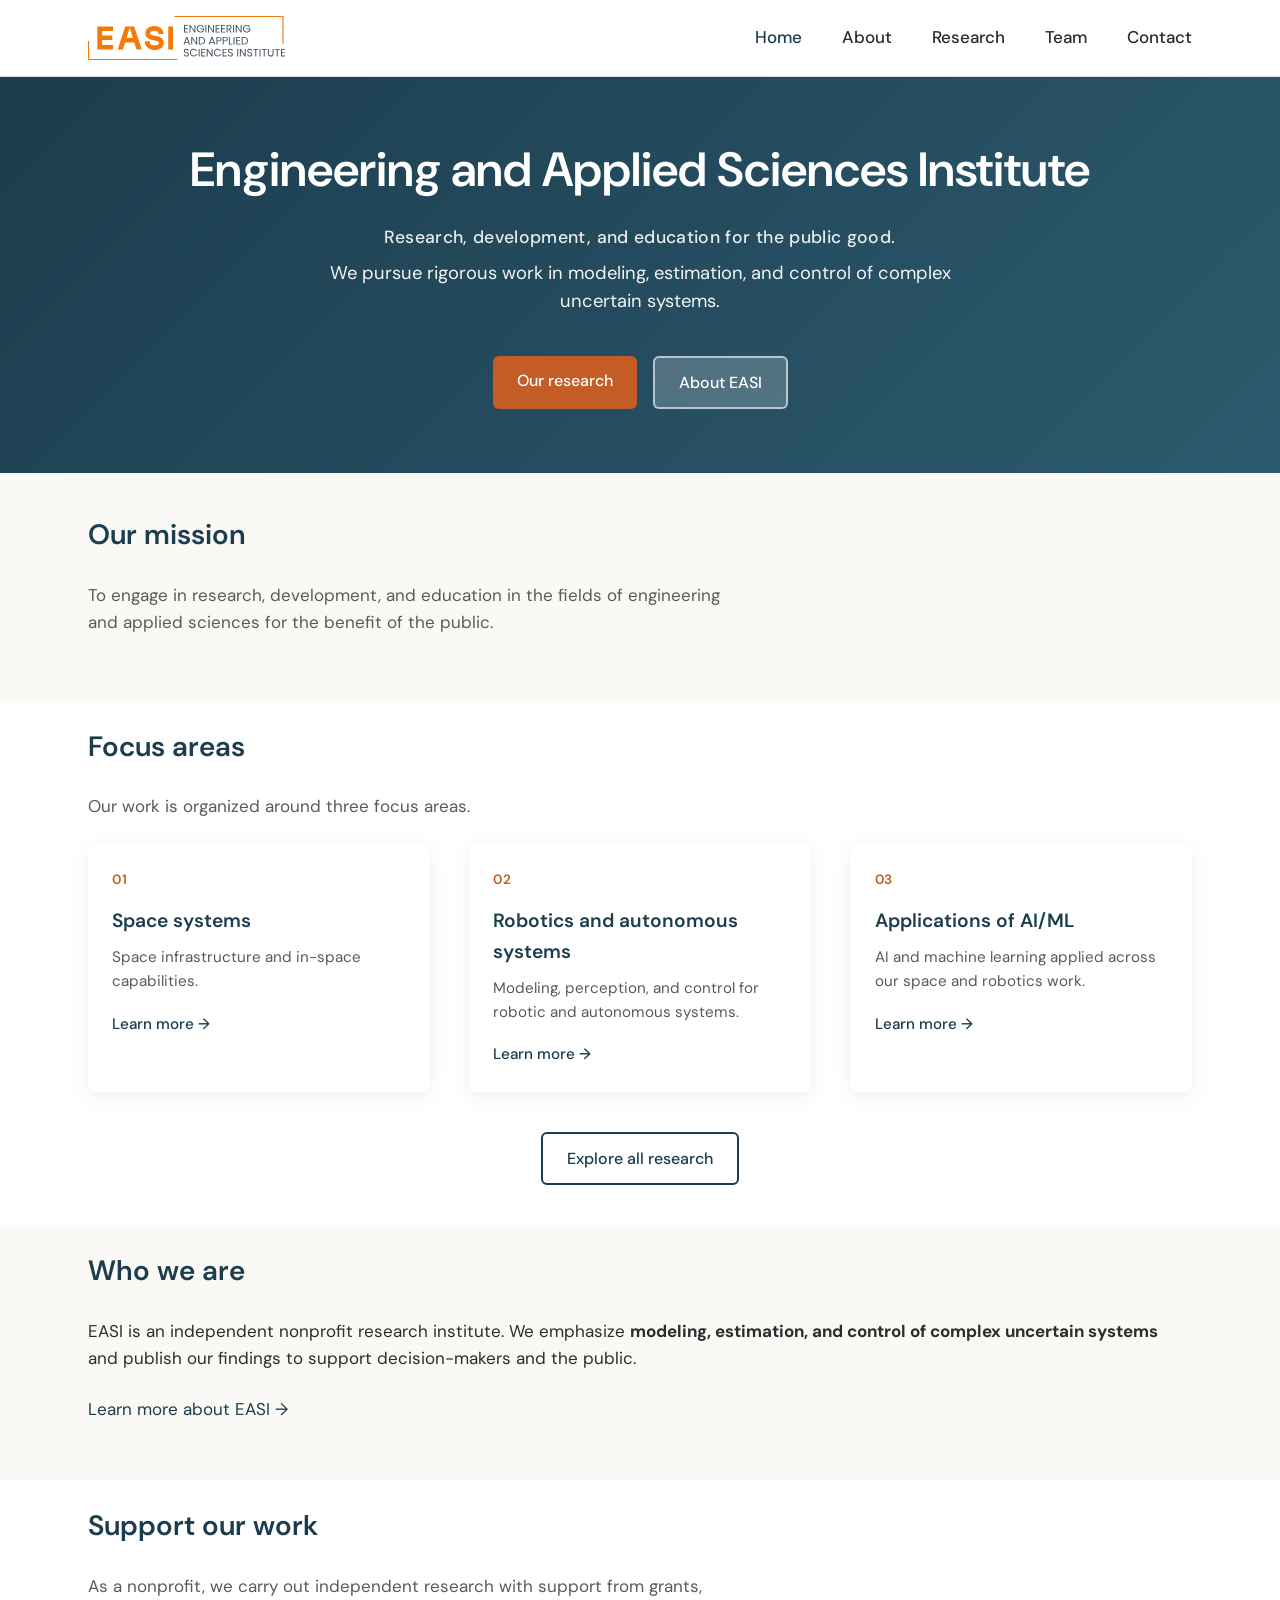
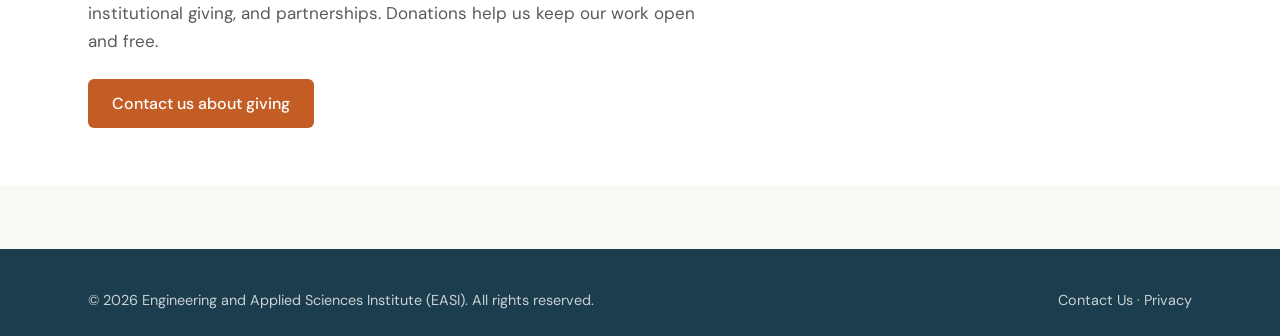
==== index.html @ 67020e70 "added privacy policy to the website since we use formspree for contact" ====
<!DOCTYPE html>
<html lang="en">
<head>
  <meta charset="UTF-8">
  <meta name="viewport" content="width=device-width, initial-scale=1.0">
  <title>Home | EASI</title>
  <meta name="description" content="EASI engages in research, development, and education in engineering and applied sciences for the benefit of the public. Space systems, robotics and autonomous systems, and applications of AI/ML.">
  <meta property="og:type" content="website">
  <meta property="og:url" content="https://easinstitute.org/">
  <meta property="og:title" content="Home | EASI">
  <meta property="og:description" content="EASI engages in research, development, and education in engineering and applied sciences for the benefit of the public. Space systems, robotics and autonomous systems, and applications of AI/ML.">
  <meta property="og:image" content="https://easinstitute.org/images/full-logo.svg">
  <meta name="twitter:card" content="summary_large_image">
  <meta name="twitter:title" content="Home | EASI">
  <meta name="twitter:description" content="EASI engages in research, development, and education in engineering and applied sciences for the benefit of the public. Space systems, robotics and autonomous systems, and applications of AI/ML.">
  <meta name="twitter:image" content="https://easinstitute.org/images/full-logo.svg">
  <link rel="preconnect" href="https://fonts.googleapis.com">
  <link rel="preconnect" href="https://fonts.gstatic.com" crossorigin>
  <link href="https://fonts.googleapis.com/css2?family=DM+Sans:ital,opsz,wght@0,9..40,400;0,9..40,500;0,9..40,600;1,9..40,400&display=swap" rel="stylesheet">
  <link rel="stylesheet" href="css/style.css">
  <link rel="icon" href="images/minimal-logo.svg" type="image/svg+xml">
</head>
<body>
  <header class="site-header">
    <div class="container">
      <div class="logo"><a href="/"><img src="images/full-logo.svg" alt="EASI" height="44"></a></div>
      <button class="nav-toggle" type="button" aria-label="Toggle menu" aria-expanded="false">Menu</button>
      <nav>
        <ul class="nav-main">
          <li><a href="/" aria-current="page">Home</a></li>
          <li><a href="/about">About</a></li>
          <li><a href="/research">Research</a></li>
          <li><a href="/team">Team</a></li>
          <li><a href="/contact">Contact</a></li>
        </ul>
      </nav>
    </div>
  </header>

  <main>
    <section class="hero">
      <div class="container">
        <h1>Engineering and Applied Sciences Institute</h1>
        <p class="hero-tagline">Research, development, and education for the public good.</p>
        <p class="lead">We pursue rigorous work in modeling, estimation, and control of complex uncertain systems.</p>
        <div class="hero-actions">
          <a href="/research" class="btn btn-primary">Our research</a>
          <a href="/about" class="btn btn-secondary">About EASI</a>
        </div>
      </div>
    </section>

    <section class="section section--compact">
      <div class="container">
        <h2 class="section-title">Our mission</h2>
        <p class="section-subtitle">To engage in research, development, and education in the fields of engineering and applied sciences for the benefit of the public.</p>
      </div>
    </section>

    <section class="section section--compact" style="background: var(--color-surface);">
      <div class="container">
        <h2 class="section-title">Focus areas</h2>
        <p class="section-subtitle">Our work is organized around three focus areas.</p>
        <div class="focus-area-grid">
          <article class="focus-area-card">
            <span class="focus-area-num" aria-hidden="true">01</span>
            <div class="focus-area-body">
              <h3>Space systems</h3>
              <p>Space infrastructure and in-space capabilities.</p>
              <a href="/research#space-systems">Learn more →</a>
            </div>
          </article>
          <article class="focus-area-card">
            <span class="focus-area-num" aria-hidden="true">02</span>
            <div class="focus-area-body">
              <h3>Robotics and autonomous systems</h3>
              <p>Modeling, perception, and control for robotic and autonomous systems.</p>
              <a href="/research#robotics-autonomous-systems">Learn more →</a>
            </div>
          </article>
          <article class="focus-area-card">
            <span class="focus-area-num" aria-hidden="true">03</span>
            <div class="focus-area-body">
              <h3>Applications of AI/ML</h3>
              <p>AI and machine learning applied across our space and robotics work.</p>
              <a href="/research#applications-ai-ml">Learn more →</a>
            </div>
          </article>
        </div>
        <p class="section-cta">
          <a href="/research" class="btn btn-outline">Explore all research</a>
        </p>
      </div>
    </section>

    <section class="section section--compact">
      <div class="container who-we-are">
        <h2 class="section-title">Who we are</h2>
        <p>EASI is an independent nonprofit research institute. We emphasize <strong>modeling, estimation, and control of complex uncertain systems</strong> and publish our findings to support decision-makers and the public.</p>
        <p><a href="/about">Learn more about EASI →</a></p>
      </div>
    </section>

    <section class="section section--compact" style="background: var(--color-surface);">
      <div class="container">
        <h2 class="section-title">Support our work</h2>
        <p class="section-subtitle">As a nonprofit, we carry out independent research with support from grants, institutional giving, and partnerships. Donations help us keep our work open and free.</p>
        <p>
          <a href="/contact" class="btn btn-primary">Contact us about giving</a>
        </p>
      </div>
    </section>
  </main>

  <footer class="site-footer">
    <div class="container">
      <div class="footer-bottom">
        <p>&copy; 2026 Engineering and Applied Sciences Institute (EASI). All rights reserved.</p>
        <p><a href="/contact">Contact Us</a> · <a href="/privacy">Privacy</a></p>
      </div>
    </div>
  </footer>

  <script src="js/main.js"></script>
</body>
</html>
---- css/style.css ----
/* Nonprofit Research Institute - Main styles */
:root {
  --color-bg: #faf9f6;
  --color-surface: #ffffff;
  --color-primary: #1b3d4d;
  --color-primary-light: #2d5a6e;
  --color-accent: #c45c26;
  --color-accent-soft: #e8a87c;
  --color-text: #2c2c2c;
  --color-text-muted: #5a5a5a;
  --color-border: #e0ddd8;
  --font-heading: "DM Sans", "Segoe UI", sans-serif;
  --font-body: "DM Sans", "Segoe UI", sans-serif;
  --max-width: 72rem;
  --space-xs: 0.5rem;
  --space-sm: 1rem;
  --space-md: 1.5rem;
  --space-lg: 2.5rem;
  --space-xl: 4rem;
  --radius: 6px;
  --shadow: 0 4px 20px rgba(27, 61, 77, 0.08);
  --shadow-hover: 0 8px 30px rgba(27, 61, 77, 0.12);
}

*,
*::before,
*::after {
  box-sizing: border-box;
}

html {
  scroll-behavior: smooth;
}

body {
  margin: 0;
  font-family: var(--font-body);
  font-size: 1.0625rem;
  line-height: 1.6;
  color: var(--color-text);
  background: var(--color-bg);
}

img {
  max-width: 100%;
  height: auto;
  display: block;
}

a {
  color: var(--color-primary);
  text-decoration: none;
  transition: color 0.2s ease;
}
a:hover {
  color: var(--color-accent);
}

/* Layout */
.container {
  width: 100%;
  max-width: var(--max-width);
  margin: 0 auto;
  padding: 0 var(--space-md);
}

/* Header & Nav */
.site-header {
  background: var(--color-surface);
  border-bottom: 1px solid var(--color-border);
  position: sticky;
  top: 0;
  z-index: 100;
}

.site-header .container {
  display: flex;
  align-items: center;
  justify-content: space-between;
  padding-top: var(--space-sm);
  padding-bottom: var(--space-sm);
}

.logo {
  font-family: var(--font-heading);
  font-size: 1.35rem;
  font-weight: 600;
  color: var(--color-primary);
}
.logo a {
  color: inherit;
  display: block;
}
.logo a:hover {
  color: var(--color-primary-light);
}
.logo img {
  display: block;
  height: 44px;
  width: auto;
  vertical-align: middle;
}

.nav-toggle {
  display: none;
  background: none;
  border: none;
  padding: var(--space-xs);
  cursor: pointer;
  color: var(--color-primary);
  font-size: 1.5rem;
}

.nav-main {
  display: flex;
  align-items: center;
  gap: var(--space-lg);
  list-style: none;
  margin: 0;
  padding: 0;
}

.nav-main a {
  font-weight: 500;
  color: var(--color-text);
}
.nav-main a:hover,
.nav-main a[aria-current="page"] {
  color: var(--color-primary);
}

/* Hero */
.hero {
  background: linear-gradient(135deg, var(--color-primary) 0%, var(--color-primary-light) 100%);
  color: #fff;
  padding: var(--space-xl) 0;
  text-align: center;
}

.hero h1 {
  font-family: var(--font-heading);
  font-size: clamp(2rem, 5vw, 3rem);
  font-weight: 600;
  margin: 0 0 var(--space-md);
  line-height: 1.2;
}

.hero-tagline {
  font-size: 1.1rem;
  font-weight: 500;
  opacity: 0.9;
  margin: 0 0 var(--space-xs);
  letter-spacing: 0.02em;
}

.hero .lead {
  font-size: 1.15rem;
  opacity: 0.95;
  max-width: 40rem;
  margin: 0 auto var(--space-lg);
  line-height: 1.55;
}

.hero-actions {
  display: flex;
  flex-wrap: wrap;
  gap: var(--space-sm);
  justify-content: center;
}

/* Buttons */
.btn {
  display: inline-block;
  padding: 0.75rem 1.5rem;
  font-family: var(--font-body);
  font-size: 1rem;
  font-weight: 500;
  border-radius: var(--radius);
  border: none;
  cursor: pointer;
  transition: transform 0.15s ease, box-shadow 0.2s ease;
}
.btn:hover {
  transform: translateY(-1px);
}

.btn-primary {
  background: var(--color-accent);
  color: #fff;
}
.btn-primary:hover {
  background: #a84d1e;
  box-shadow: var(--shadow-hover);
}

.btn-secondary {
  background: rgba(255, 255, 255, 0.2);
  color: #fff;
  border: 2px solid rgba(255, 255, 255, 0.6);
}
.btn-secondary:hover {
  background: rgba(255, 255, 255, 0.25);
  border-color: #fff;
}

.btn-outline {
  background: transparent;
  color: var(--color-primary);
  border: 2px solid var(--color-primary);
}
.btn-outline:hover {
  background: var(--color-primary);
  color: #fff;
}

/* Sections */
.section {
  padding: var(--space-xl) 0;
}

.section-title {
  font-family: var(--font-heading);
  font-size: 1.75rem;
  font-weight: 600;
  color: var(--color-primary);
  margin: 0 0 var(--space-md);
}

.section-subtitle {
  color: var(--color-text-muted);
  margin: 0 0 var(--space-lg);
  max-width: 40rem;
}

/* Cards */
.card-grid {
  display: grid;
  grid-template-columns: repeat(auto-fill, minmax(280px, 1fr));
  gap: var(--space-lg);
}

.card {
  background: var(--color-surface);
  border-radius: var(--radius);
  overflow: hidden;
  box-shadow: var(--shadow);
  transition: box-shadow 0.2s ease, transform 0.2s ease;
}
.card:hover {
  box-shadow: var(--shadow-hover);
  transform: translateY(-2px);
}

.card-body {
  padding: var(--space-md);
}

.card h3 {
  font-family: var(--font-heading);
  font-size: 1.2rem;
  margin: 0 0 var(--space-xs);
  color: var(--color-primary);
}

.card p {
  margin: 0;
  color: var(--color-text-muted);
  font-size: 0.95rem;
}

/* Footer */
.site-footer {
  background: var(--color-primary);
  color: rgba(255, 255, 255, 0.9);
  padding: var(--space-lg) 0 var(--space-md);
  margin-top: var(--space-xl);
}

.site-footer a {
  color: rgba(255, 255, 255, 0.9);
}
.site-footer a:hover {
  color: #fff;
}

.footer-bottom {
  display: flex;
  flex-wrap: wrap;
  align-items: center;
  justify-content: space-between;
  gap: var(--space-sm);
  width: 100%;
  font-size: 0.9rem;
  opacity: 0.85;
}
.footer-bottom p:first-child {
  margin: 0;
}
.footer-bottom p:last-child {
  margin: 0;
  margin-left: auto;
}

/* Page content */
.page-header {
  padding: var(--space-lg) 0 var(--space-md);
  border-bottom: 1px solid var(--color-border);
  margin-bottom: var(--space-xl);
}

.page-header h1 {
  font-family: var(--font-heading);
  font-size: 2rem;
  color: var(--color-primary);
  margin: 0 0 var(--space-xs);
}

.page-header .lead {
  color: var(--color-text-muted);
  margin: 0;
}

.page-header--compact {
  padding-bottom: var(--space-sm);
  margin-bottom: var(--space-md);
}

.section--compact {
  padding: var(--space-lg) 0;
}

.section--compact + .section--compact {
  padding-top: var(--space-md);
}

.section--compact .section-subtitle {
  margin-bottom: var(--space-md);
}

.section-cta {
  text-align: center;
  margin: var(--space-lg) 0 0;
}

.page-actions {
  display: flex;
  flex-wrap: wrap;
  align-items: center;
  justify-content: center;
  gap: var(--space-sm);
  margin: 0;
}

.page-research .section.section--compact:last-of-type {
  padding-top: var(--space-sm);
}

.page-research .section.section--compact:last-of-type .section-cta {
  margin-top: var(--space-md);
}

.page-team .team-list {
  gap: var(--space-md);
}

/* Contact form */
.form-group {
  margin-bottom: var(--space-md);
}

.form-group label {
  display: block;
  font-weight: 500;
  margin-bottom: var(--space-xs);
  color: var(--color-text);
}

.form-group input,
.form-group textarea {
  width: 100%;
  padding: 0.75rem;
  font-family: var(--font-body);
  font-size: 1rem;
  border: 1px solid var(--color-border);
  border-radius: var(--radius);
  background: var(--color-surface);
}
.form-group input:focus,
.form-group textarea:focus {
  outline: none;
  border-color: var(--color-primary);
  box-shadow: 0 0 0 3px rgba(27, 61, 77, 0.15);
}

.form-group textarea {
  min-height: 140px;
  resize: vertical;
}

.contact-layout {
  display: grid;
  grid-template-columns: 1fr 1fr;
  gap: var(--space-xl);
  align-items: start;
}

@media (max-width: 768px) {
  .contact-layout {
    grid-template-columns: 1fr;
  }
}

.contact-form-wrap {
  max-width: 32rem;
  margin-left: auto;
  margin-right: auto;
}

/* Team list */
.team-list {
  display: grid;
  grid-template-columns: repeat(auto-fill, minmax(260px, 1fr));
  gap: var(--space-lg);
}

.team-member {
  display: flex;
  gap: var(--space-md);
  align-items: flex-start;
}

.team-member .avatar {
  width: 72px;
  height: 72px;
  border-radius: 50%;
  background: var(--color-border);
  flex-shrink: 0;
  display: flex;
  align-items: center;
  justify-content: center;
  font-family: var(--font-heading);
  font-size: 1.5rem;
  font-weight: 600;
  color: var(--color-primary-light);
}

.team-member h3 {
  font-family: var(--font-heading);
  font-size: 1.1rem;
  margin: 0 0 var(--space-xs);
  color: var(--color-primary);
}

.team-member .role {
  font-size: 0.9rem;
  color: var(--color-accent);
  margin-bottom: var(--space-xs);
}

.team-member p {
  margin: 0;
  font-size: 0.95rem;
  color: var(--color-text-muted);
}

.team-member .role + p {
  margin-top: var(--space-xs);
}

/* Research areas */
.research-list {
  display: flex;
  flex-direction: column;
  gap: var(--space-md);
}

.research-item {
  background: var(--color-surface);
  padding: var(--space-md);
  border-radius: var(--radius);
  border-left: 4px solid var(--color-accent);
  box-shadow: var(--shadow);
}

.research-item h3 {
  font-family: var(--font-heading);
  font-size: 1.2rem;
  margin: 0 0 var(--space-xs);
  color: var(--color-primary);
}

.research-item p {
  margin: 0;
  color: var(--color-text-muted);
}

/* Focus areas (SwRI / lab-style) */
.focus-area-grid {
  display: grid;
  grid-template-columns: repeat(auto-fill, minmax(300px, 1fr));
  gap: var(--space-lg);
}

.focus-area-card {
  background: var(--color-surface);
  border-radius: var(--radius);
  overflow: hidden;
  box-shadow: var(--shadow);
  transition: box-shadow 0.2s ease, transform 0.2s ease;
  display: flex;
  flex-direction: column;
}
.focus-area-card:hover {
  box-shadow: var(--shadow-hover);
  transform: translateY(-2px);
}

.focus-area-num {
  display: block;
  font-size: 0.85rem;
  font-weight: 600;
  color: var(--color-accent);
  letter-spacing: 0.05em;
  padding: var(--space-md) var(--space-md) 0;
}

.focus-area-body {
  padding: var(--space-sm) var(--space-md) var(--space-md);
  flex: 1;
}

.focus-area-body h3 {
  font-family: var(--font-heading);
  font-size: 1.2rem;
  font-weight: 600;
  color: var(--color-primary);
  margin: 0 0 var(--space-xs);
}

.focus-area-tags {
  font-size: 0.8rem;
  color: var(--color-text-muted);
  margin: 0 0 var(--space-sm);
  text-transform: uppercase;
  letter-spacing: 0.04em;
}

.focus-area-body p {
  margin: 0 0 var(--space-sm);
  color: var(--color-text-muted);
  font-size: 0.95rem;
}

.focus-area-body a {
  font-size: 0.95rem;
  font-weight: 500;
}

/* Focus area block (research page: area with projects inside) */
.focus-area-block {
  margin-bottom: var(--space-xl);
  padding-bottom: var(--space-xl);
  border-bottom: 1px solid var(--color-border);
}
.focus-area-block:last-of-type {
  margin-bottom: 0;
  padding-bottom: 0;
  border-bottom: none;
}

.focus-area-block-header {
  display: flex;
  align-items: flex-start;
  gap: var(--space-md);
  margin-bottom: var(--space-sm);
}
.focus-area-block-header .focus-area-num {
  padding: 0;
  flex-shrink: 0;
}

.focus-area-block-header h3 {
  font-family: var(--font-heading);
  font-size: 1.35rem;
  font-weight: 600;
  color: var(--color-primary);
  margin: 0 0 var(--space-xs);
}
.focus-area-block-header .focus-area-tags {
  margin: 0;
}

.focus-area-block-intro {
  margin: 0 0 var(--space-md);
  color: var(--color-text);
  max-width: 50rem;
}

.project-list {
  display: flex;
  flex-direction: column;
  gap: var(--space-lg);
}

.project-item {
  padding: var(--space-md);
  background: var(--color-bg);
  border-radius: var(--radius);
  border-left: 4px solid var(--color-accent);
}
.project-item h4 {
  font-family: var(--font-heading);
  font-size: 1.05rem;
  font-weight: 600;
  color: var(--color-primary);
  margin: 0 0 var(--space-xs);
}
.project-item p {
  margin: 0;
  color: var(--color-text-muted);
  font-size: 0.95rem;
}

/* Who we are block */
.who-we-are .section-subtitle {
  margin-bottom: var(--space-md);
}
.who-we-are p + p {
  margin-top: var(--space-md);
}

/* About: mission & focus question */
.mission-statement {
  font-size: 1.15rem;
  margin: 0 0 var(--space-md);
}
.focus-question {
  margin: 0;
  padding: var(--space-md);
  background: var(--color-bg);
  border-radius: var(--radius);
  border-left: 4px solid var(--color-accent);
  font-size: 1rem;
  color: var(--color-text);
}

/* Publications list */
.subsection-title {
  font-family: var(--font-heading);
  font-size: 1.1rem;
  font-weight: 600;
  color: var(--color-primary);
  margin: var(--space-lg) 0 var(--space-sm);
}

.pub-list-wrap {
  margin-bottom: var(--space-md);
}

.pub-list-empty {
  color: var(--color-text-muted);
  font-style: italic;
  margin: 0;
}

.pub-list {
  list-style: none;
  margin: 0;
  padding: 0;
}
.pub-list li {
  padding: var(--space-sm) 0;
  border-bottom: 1px solid var(--color-border);
  display: flex;
  flex-wrap: wrap;
  align-items: baseline;
  gap: 0.35rem;
}
.pub-list li:last-child {
  border-bottom: none;
}
.pub-type {
  font-size: 0.8rem;
  color: var(--color-text-muted);
  text-transform: uppercase;
  letter-spacing: 0.03em;
}

/* Prose (e.g. privacy policy) */
.prose ul {
  list-style: disc;
  padding-left: 1.5rem;
  margin: 0 0 var(--space-md) 0;
}
.prose ul li {
  margin-bottom: 0.35rem;
}
.prose ul li:last-child {
  margin-bottom: 0;
}

/* Mobile nav */
@media (max-width: 640px) {
  .nav-toggle {
    display: block;
  }

  .nav-main {
    display: none;
    position: absolute;
    top: 100%;
    left: 0;
    right: 0;
    background: var(--color-surface);
    flex-direction: column;
    padding: var(--space-md);
    gap: var(--space-sm);
    border-bottom: 1px solid var(--color-border);
  }

  .nav-main.is-open {
    display: flex;
  }
}
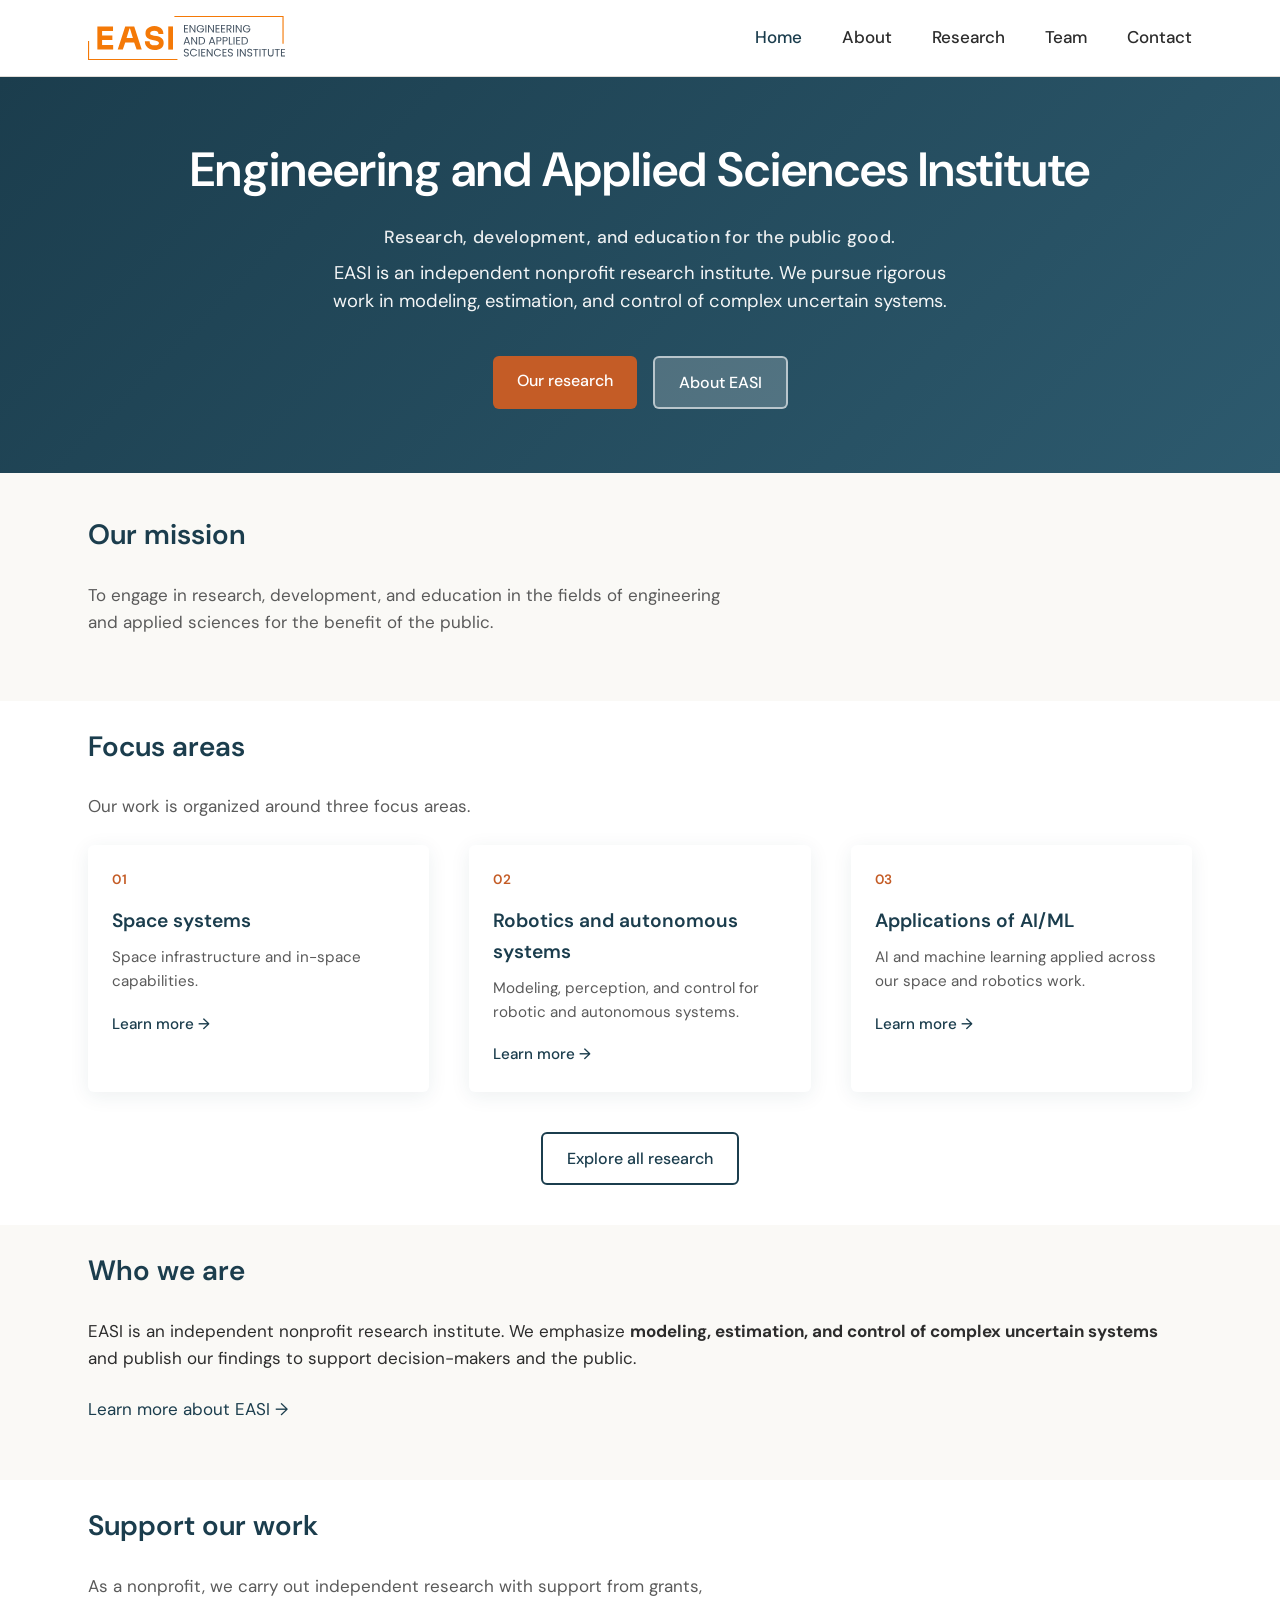
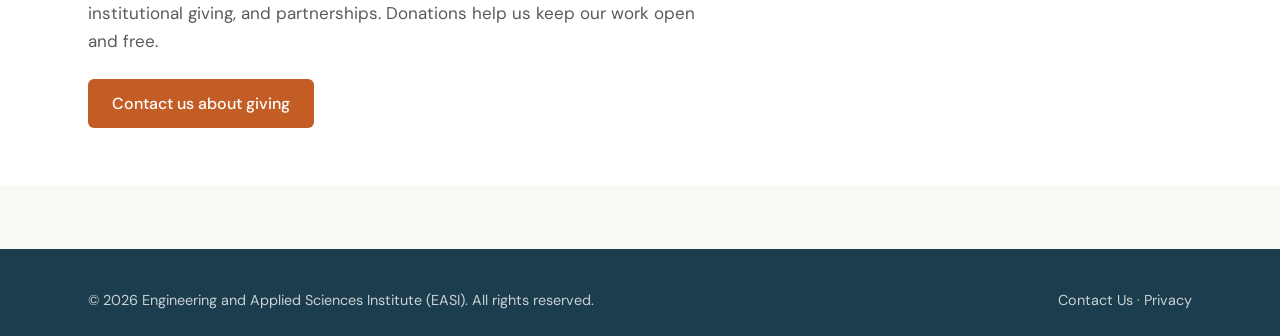
==== commit 9d6b0da2: "some more SEO optimizations" ====
--- a/index.html
+++ b/index.html
@@ -3,22 +3,49 @@
 <head>
   <meta charset="UTF-8">
   <meta name="viewport" content="width=device-width, initial-scale=1.0">
+  <meta name="theme-color" content="#1b3d4d">
   <title>Home | EASI</title>
-  <meta name="description" content="EASI engages in research, development, and education in engineering and applied sciences for the benefit of the public. Space systems, robotics and autonomous systems, and applications of AI/ML.">
+  <meta name="description" content="The Engineering and Applied Sciences Institute (EASI) engages in research, development, and education in engineering and applied sciences for the benefit of the public. Space systems, robotics, AI/ML.">
   <meta property="og:type" content="website">
   <meta property="og:url" content="https://easinstitute.org/">
   <meta property="og:title" content="Home | EASI">
-  <meta property="og:description" content="EASI engages in research, development, and education in engineering and applied sciences for the benefit of the public. Space systems, robotics and autonomous systems, and applications of AI/ML.">
-  <meta property="og:image" content="https://easinstitute.org/images/full-logo.svg">
+  <meta property="og:description" content="The Engineering and Applied Sciences Institute (EASI) engages in research, development, and education in engineering and applied sciences for the benefit of the public.">
+  <meta property="og:image" content="https://easinstitute.org/images/full-logo-1200x630.png">
   <meta name="twitter:card" content="summary_large_image">
   <meta name="twitter:title" content="Home | EASI">
-  <meta name="twitter:description" content="EASI engages in research, development, and education in engineering and applied sciences for the benefit of the public. Space systems, robotics and autonomous systems, and applications of AI/ML.">
-  <meta name="twitter:image" content="https://easinstitute.org/images/full-logo.svg">
+  <meta name="twitter:description" content="The Engineering and Applied Sciences Institute (EASI) engages in research, development, and education in engineering and applied sciences for the public.">
+  <meta name="twitter:image" content="https://easinstitute.org/images/full-logo-1200x630.png">
+  <link rel="canonical" href="https://easinstitute.org/">
+  <script type="application/ld+json">
+  {
+    "@context": "https://schema.org",
+    "@graph": [
+      {
+        "@type": "WebSite",
+        "@id": "https://easinstitute.org/#website",
+        "url": "https://easinstitute.org/",
+        "name": "Engineering and Applied Sciences Institute",
+        "description": "Research, development, and education in engineering and applied sciences for the benefit of the public. Space systems, robotics and autonomous systems, and applications of AI/ML.",
+        "publisher": { "@id": "https://easinstitute.org/#organization" }
+      },
+      {
+        "@type": "Organization",
+        "@id": "https://easinstitute.org/#organization",
+        "name": "Engineering and Applied Sciences Institute",
+        "alternateName": "EASI",
+        "url": "https://easinstitute.org/",
+        "logo": "https://easinstitute.org/images/full-logo.svg",
+        "description": "Independent nonprofit research institute. We engage in research, development, and education in engineering and applied sciences for the benefit of the public."
+      }
+    ]
+  }
+  </script>
   <link rel="preconnect" href="https://fonts.googleapis.com">
   <link rel="preconnect" href="https://fonts.gstatic.com" crossorigin>
   <link href="https://fonts.googleapis.com/css2?family=DM+Sans:ital,opsz,wght@0,9..40,400;0,9..40,500;0,9..40,600;1,9..40,400&display=swap" rel="stylesheet">
   <link rel="stylesheet" href="css/style.css">
-  <link rel="icon" href="images/minimal-logo.svg" type="image/svg+xml">
+  <link rel="icon" href="/images/minimal-logo.svg" type="image/svg+xml">
+  <link rel="icon" href="/images/minimal-logo-1200x630.png" type="image/png">
 </head>
 <body>
   <header class="site-header">
@@ -42,7 +69,7 @@
       <div class="container">
         <h1>Engineering and Applied Sciences Institute</h1>
         <p class="hero-tagline">Research, development, and education for the public good.</p>
-        <p class="lead">We pursue rigorous work in modeling, estimation, and control of complex uncertain systems.</p>
+        <p class="lead">EASI is an independent nonprofit research institute. We pursue rigorous work in modeling, estimation, and control of complex uncertain systems.</p>
         <div class="hero-actions">
           <a href="/research" class="btn btn-primary">Our research</a>
           <a href="/about" class="btn btn-secondary">About EASI</a>
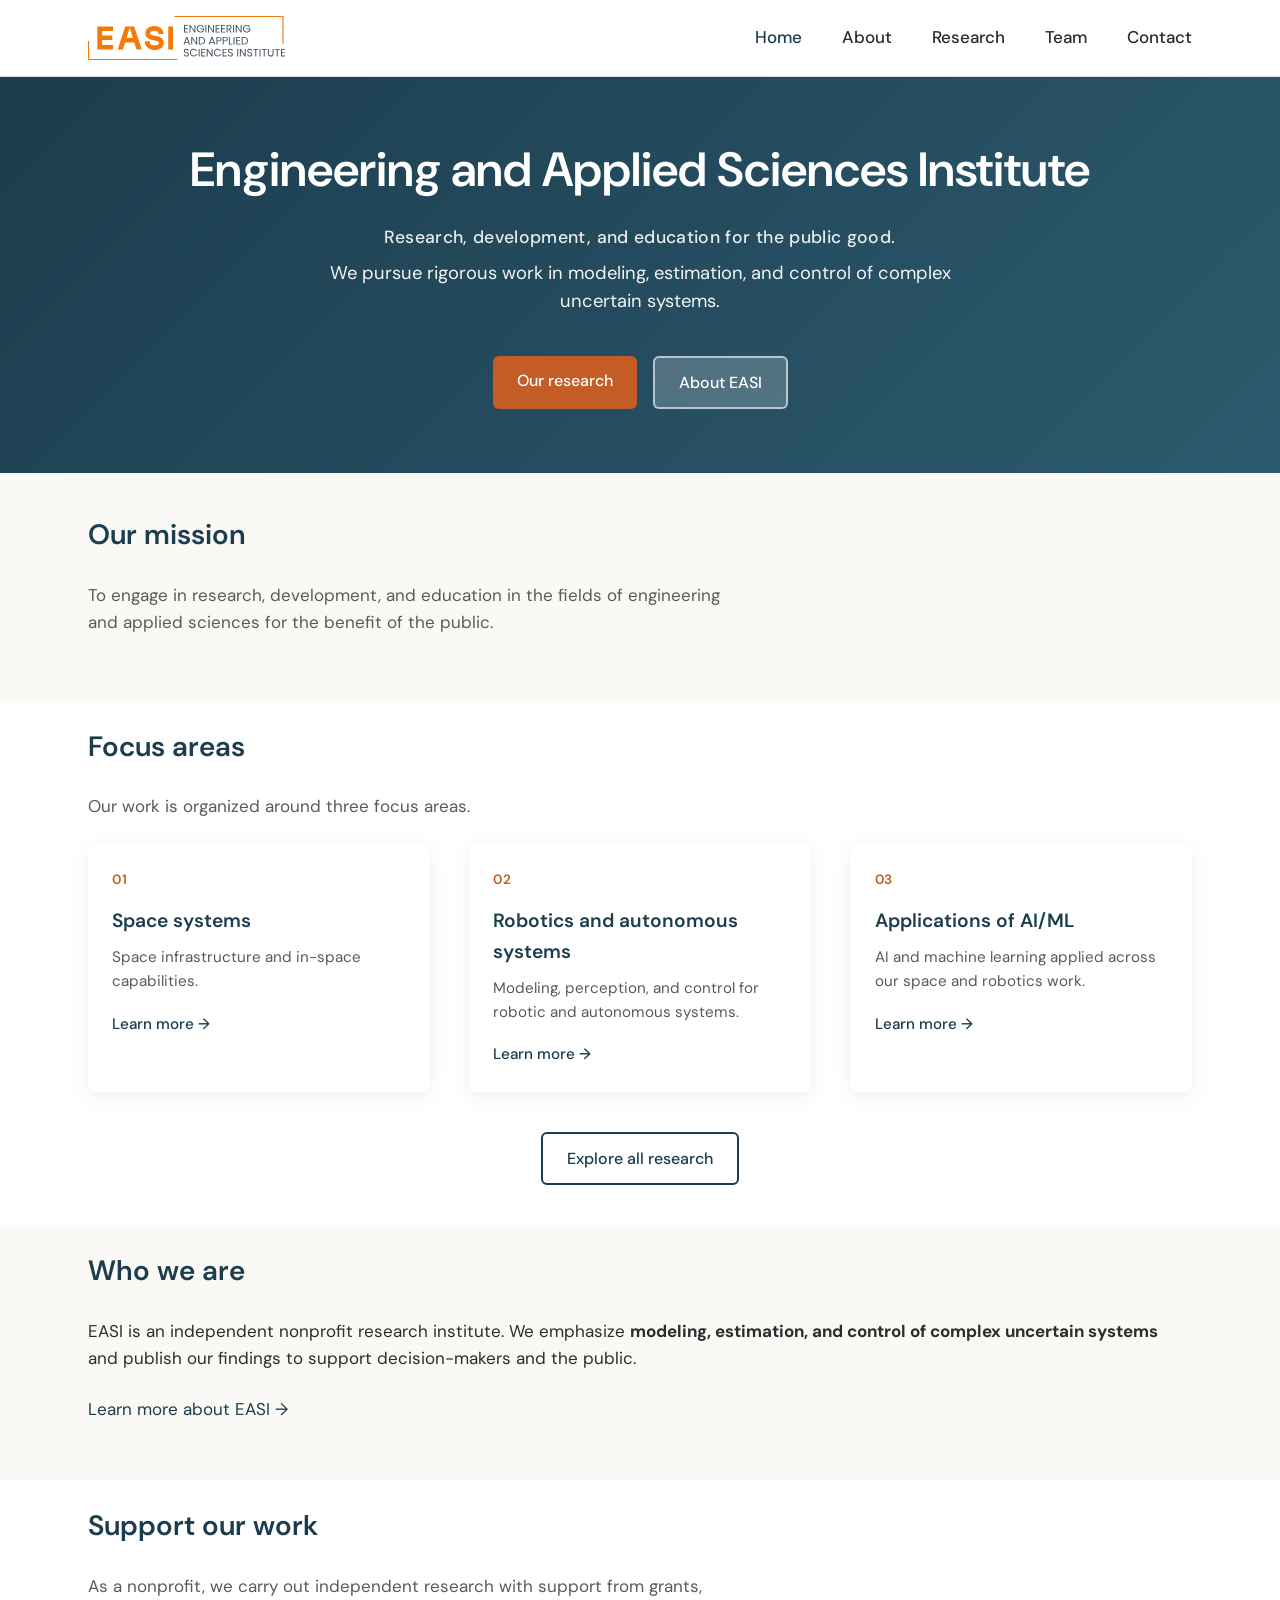
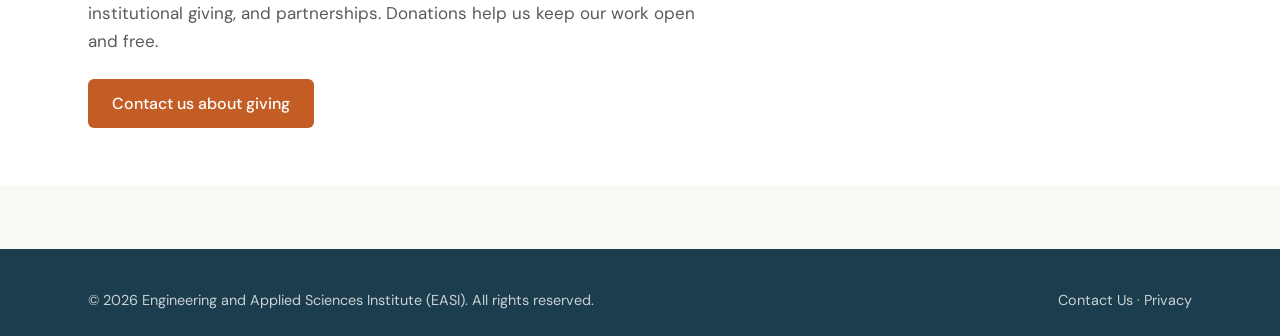
==== commit 2b82c914: "forgot to save. SEO optimziations" ====
--- a/index.html
+++ b/index.html
@@ -69,7 +69,7 @@
       <div class="container">
         <h1>Engineering and Applied Sciences Institute</h1>
         <p class="hero-tagline">Research, development, and education for the public good.</p>
-        <p class="lead">EASI is an independent nonprofit research institute. We pursue rigorous work in modeling, estimation, and control of complex uncertain systems.</p>
+        <p class="lead">We pursue rigorous work in modeling, estimation, and control of complex uncertain systems.</p>
         <div class="hero-actions">
           <a href="/research" class="btn btn-primary">Our research</a>
           <a href="/about" class="btn btn-secondary">About EASI</a>
